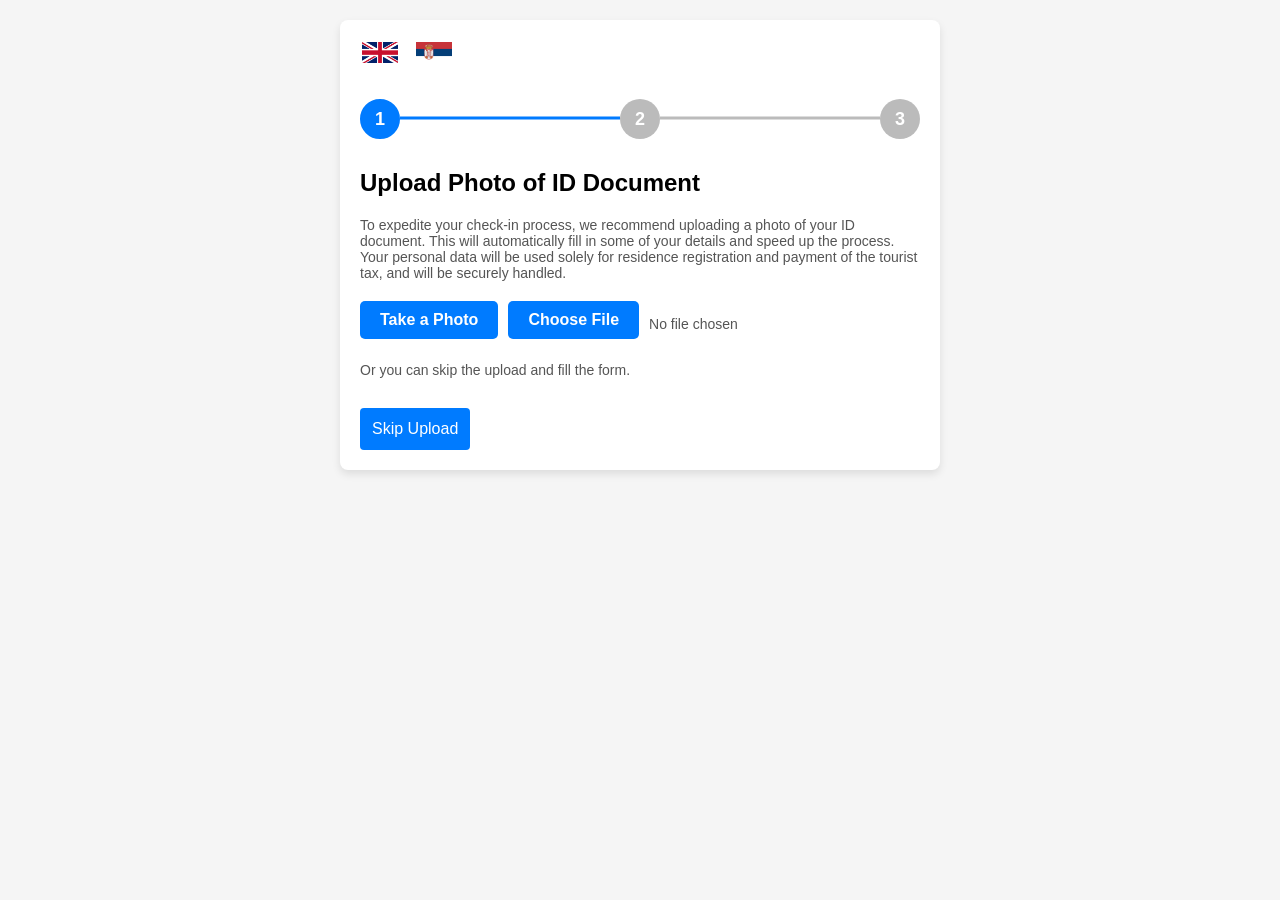
==== docs/index.html @ d04b9ae4 "take photo btn update" ====
<!DOCTYPE html>
<html lang="en">
<head>
    <meta charset="UTF-8">
    <meta name="viewport" content="width=device-width, initial-scale=1.0">
    <title>Guest Check-In Form</title>
    <link rel="stylesheet" href="styles.css">
</head>
<body>

<div class="container">
    <!-- Language Selector with Flags -->
    <div class="language-picker">
        <img src="assets/images/english-flag.png" alt="English" class="flag-icon" id="english-flag" data-lang="en">
        <img src="assets/images/serbian-flag.png" alt="Serbian" class="flag-icon" id="serbian-flag" data-lang="sr">
    </div>

    <!-- Progress Steps -->
    <div class="progress-container">
        <div class="circle active">1</div>
        <div class="line"></div>
        <div class="circle">2</div>
        <div class="line"></div>
        <div class="circle">3</div>
    </div>

    <form id="checkinForm">
        
        <!-- Step 1: Upload photo or go with form -->
        <div class="form-step active" id="step-1">
            <h2>Upload Photo of ID Document</h2>
    
            <!-- Brief explanation -->
            <p>To expedite your check-in process, we recommend uploading a photo of your ID document. This will automatically fill in some of your details and speed up the process. Your personal data will be used solely for residence registration and payment of the tourist tax, and will be securely handled.</p>
    
            <!-- Custom styled file input -->
            <div class="file-upload-wrapper">
                
                <input type="file" id="camera-input" accept="image/*" capture="camera" hidden>
                <label for="camera-input" class="file-upload-btn">Take a Photo</label>

                <input type="file" id="id-photo" name="id-photo" accept="image/*" class="file-input" hidden>
                <label for="id-photo" class="file-upload-btn">Choose File</label>
                <span id="file-name" class="file-name">No file chosen</span>
            </div>

            <p>Or you can skip the upload and fill the form.</p>

            <!-- Skip and next buttons -->
            <button type="button" id="skip-upload" class="next-btn">Skip Upload</button>
            <button type="button" id="next-with-upload" class="next-btn" style="display:none;">Next</button>
        </div>

        <!-- Step 2: Citizenship Question -->
        <div class="form-step active" id="step-2">
            <h2>Personal Information</h2>

            <!-- Citizenship question with single toggle button -->
            <label id="citizenship-question" data-lang="citizenship">Are you a citizen of Serbia? *</label>
            <div class="toggle-container" id="citizenship-toggle">
                <span id="yes-span" style="display: none;" class="toggle-label left">Yes</span>
                <span id="no-span" style="display: none;" class="toggle-label right">No</span>
                <div class="toggle-knob"></div>
            </div>

            <!-- Hidden input to hold the citizenship status -->
            <input type="hidden" id="citizenship-status" name="citizenship" value="foreign">

            <label for="firstname" data-lang="firstname">First Name *</label>
            <input type="text" id="firstname" name="firstname" placeholder="First Name" required>

            <label for="lastname" data-lang="lastname">Last Name *</label>
            <input type="text" id="lastname" name="lastname" placeholder="Last Name" required>

            <label for="dob" data-lang="dob">Date of Birth *</label>
            <input type="date" id="dob" name="dob" required>

            <label for="birth-country" data-lang="birthcountry">Country of Birth *</label>
            <input type="text" id="birth-country" name="birth-country" placeholder="Country" required>   

            <label for="birth-place" data-lang="birthplace">Place of Birth *</label>
            <input type="text" id="birth-place" name="birth-place" placeholder="City" required>  
            
            <!-- Additional questions for foreign citizens -->
            <div id="foreign-fields" style="display: block;">
                <label for="citizenshipLabel" data-lang="citizenship">Citizenship *</label>
                <input type="text" id="citizenship" name="citizenship" placeholder="Citizenship" required>
            </div>

            <!-- Additional questions for domestic citizens -->
            <div id="domestic-fields" style="display: none;">
                <label for="jmbg">JMBG *</label>
                <input type="text" id="jmbg" name="jmbg" placeholder="JMBG" required>

                <label for="residence-country" data-lang="residenceCountry">Country of Residence *</label>
                <input type="text" id="residence-country" name="residence-country" placeholder="Country" required>

                <label for="municipality" data-lang="municipality">Municipality *</label>
                <input type="text" id="municipality" name="municipality" placeholder="Municipality" required>

                <label for="residence-place" data-lang="residencePlace">Place of Residence *</label>
                <input type="text" id="residence-place" name="residence-place" placeholder="Place of Residence" required>
            </div>
            
            <button type="button" class="prev-btn">Previous</button>
            <button type="button" class="next-btn">Next</button>
        </div>

        <!-- Step 3 -->
        <div class="form-step" id="step-3" style="display: none;">
            <h2>Identification document</h2>

            <label for="document-type" data-lang="document-type">Document type *</label>
            <select id="document-type" name="document-type" required>
                <option value="Passport">Passport</option>
                <option value="personalid">Personal identification card</option>
                <option value="Other">Other</option>
            </select>

            <label for="document-number" data-lang="passport">Document Number *</label>
            <input type="text" id="document-number" name="document-number" placeholder="Document Number" required>

            <label for="issue-date" data-lang="issue-date">Issue Date *</label>
            <input type="date" id="issue-date" name="issue-date" required>

            <label for="expiry-date" data-lang="expiry-date">Expiry Date *</label>
            <input type="date" id="expiry-date" name="expiry-date" required>
            
            <button type="button" class="prev-btn">Previous</button>
            <button type="submit" data-lang="submit">Submit</button>
        </div>
    </form>
</div>

<script src="script.js"></script>
</body>
</html>
---- docs/styles.css ----
/* Reset some default styles */
* {
    margin: 0;
    padding: 0;
    box-sizing: border-box;
}

body {
    font-family: Arial, sans-serif;
    background-color: #f5f5f5;
    padding: 20px;
}

.container {
    max-width: 600px;
    margin: 0 auto;
    padding: 20px;
    background-color: #fff;
    box-shadow: 0 4px 8px rgba(0, 0, 0, 0.1);
    border-radius: 8px;
}

/* Styles for Flag Icons */
.flag-icon {
    width: 40px;
    height: 25px;
    margin-right: 10px;
    cursor: pointer;
    border: 2px solid transparent;
    transition: border-color 0.3s ease;
}

    .flag-icon.active {
        border: 2px solid blue;
    }

    .flag-icon:hover {
        opacity: 0.8;
    }

/* Toggle container */
.toggle-container {
    position: relative;
    width: 60px;
    height: 30px; /* Increased height slightly */
    background-color: #ccc;
    border-radius: 15px;
    margin-bottom: 20px;
    cursor: pointer;
    display: flex;
    justify-content: space-between;
    padding: 2px;
    align-items: center; /* Centering toggle knob */
    transition: background-color 0.3s ease;
}

    .toggle-container .toggle-label {
        position: absolute;
        font-size: 14px;
        font-weight: bold;
        color: #fff;
        z-index: 1;
        line-height: 30px; /* Ensures text is centered */
    }

        .toggle-container .toggle-label.left {
            left: 10px;
        }

        .toggle-container .toggle-label.right {
            right: 10px;
        }

/* Toggle knob */
.toggle-knob {
    position: absolute;
    top: 3px;
    left: 2px;
    width: 24px;
    height: 24px;
    background-color: white;
    border-radius: 50%;
    transition: all 0.3s ease;
}

.toggle-container.active {
    background-color: #007bff;
}
/* Explanation text */
p {
    font-size: 14px;
    color: #555;
    margin-bottom: 20px;
}
/* File input styling */
input[type="file"] {
    /*display: block;*/
    margin-bottom: 10px;
}
.toggle-container.active .toggle-knob {
    transform: translateX(33px); /* Moves knob to the right */
}
/* File upload wrapper to style the file input */
.file-upload-wrapper {
    display: flex;
    align-items: center;
    /*justify-content: center;*/
    margin-bottom: 15px;
}

/* Hide the native file input */
.file-input {
    display: none;
}

/* Style the label as a button */
.file-upload-btn {
    background-color: #007bff;
    color: white;
    padding: 10px 20px;
    border-radius: 5px;
    cursor: pointer;
    font-size: 16px;
    border: none;
    margin-right: 10px;
}

.file-upload-btn:hover {
    background-color: #0056b3;
}

/* File name display next to the custom button */
.file-name {
    font-size: 14px;
    color: #555;
}
/* Styling for select fields to make them consistent */
select {
    width: 100%;
    padding: 12px;
    margin-bottom: 20px;
    border: 1px solid #ccc;
    border-radius: 4px;
    font-size: 16px;
    appearance: none; /* Remove default styling */
    -webkit-appearance: none;
    -moz-appearance: none;
    background-image: url('data:image/svg+xml;charset=US-ASCII,<svg xmlns="http://www.w3.org/2000/svg" width="10" height="10" viewBox="0 0 20 20"><polygon fill="%23000" points="0,0 10,10 20,0"/></svg>');
    background-repeat: no-repeat;
    background-position: right 10px center;
    background-size: 10px;
}

    select:focus {
        border-color: #007bff;
        outline: none;
    }

/* Other form fields */
h2 {
    margin-bottom: 20px;
    font-size: 24px;
}

form {
    display: flex;
    flex-direction: column;
}

label {
    margin-bottom: 8px;
    font-weight: bold;
    color: #333;
}

input[type="text"],
input[type="email"],
input[type="date"],
select {
    padding: 12px;
    margin-bottom: 20px;
    border: 1px solid #ccc;
    border-radius: 4px;
    font-size: 16px;
    width: 100%;
    transition: border-color 0.3s ease;
}

button {
    padding: 12px;
    background-color: #007bff;
    color: white;
    border: none;
    border-radius: 4px;
    cursor: pointer;
    font-size: 16px;
    margin-top: 10px;
}

    button:hover {
        background-color: #0056b3;
    }

/* Progress Steps */
.progress-container {
    display: flex;
    justify-content: space-between;
    align-items: center;
    margin: 30px 0;
}

.circle {
    width: 40px;
    height: 40px;
    background-color: #bbb;
    border-radius: 50%;
    display: flex;
    justify-content: center;
    align-items: center;
    font-weight: bold;
    color: white;
    font-size: 18px;
    position: relative;
    transition: background-color 0.3s ease, border-color 0.3s ease;
}

    .circle.active {
        background-color: #007bff;
        border: 2px solid #007bff;
    }

.line {
    height: 3px;
    flex: 1;
    background-color: #bbb;
    position: relative;
    top: 50%;
    transform: translateY(-50%);
    transition: background-color 0.3s ease;
}

.circle.active + .line {
    background-color: #007bff;
}
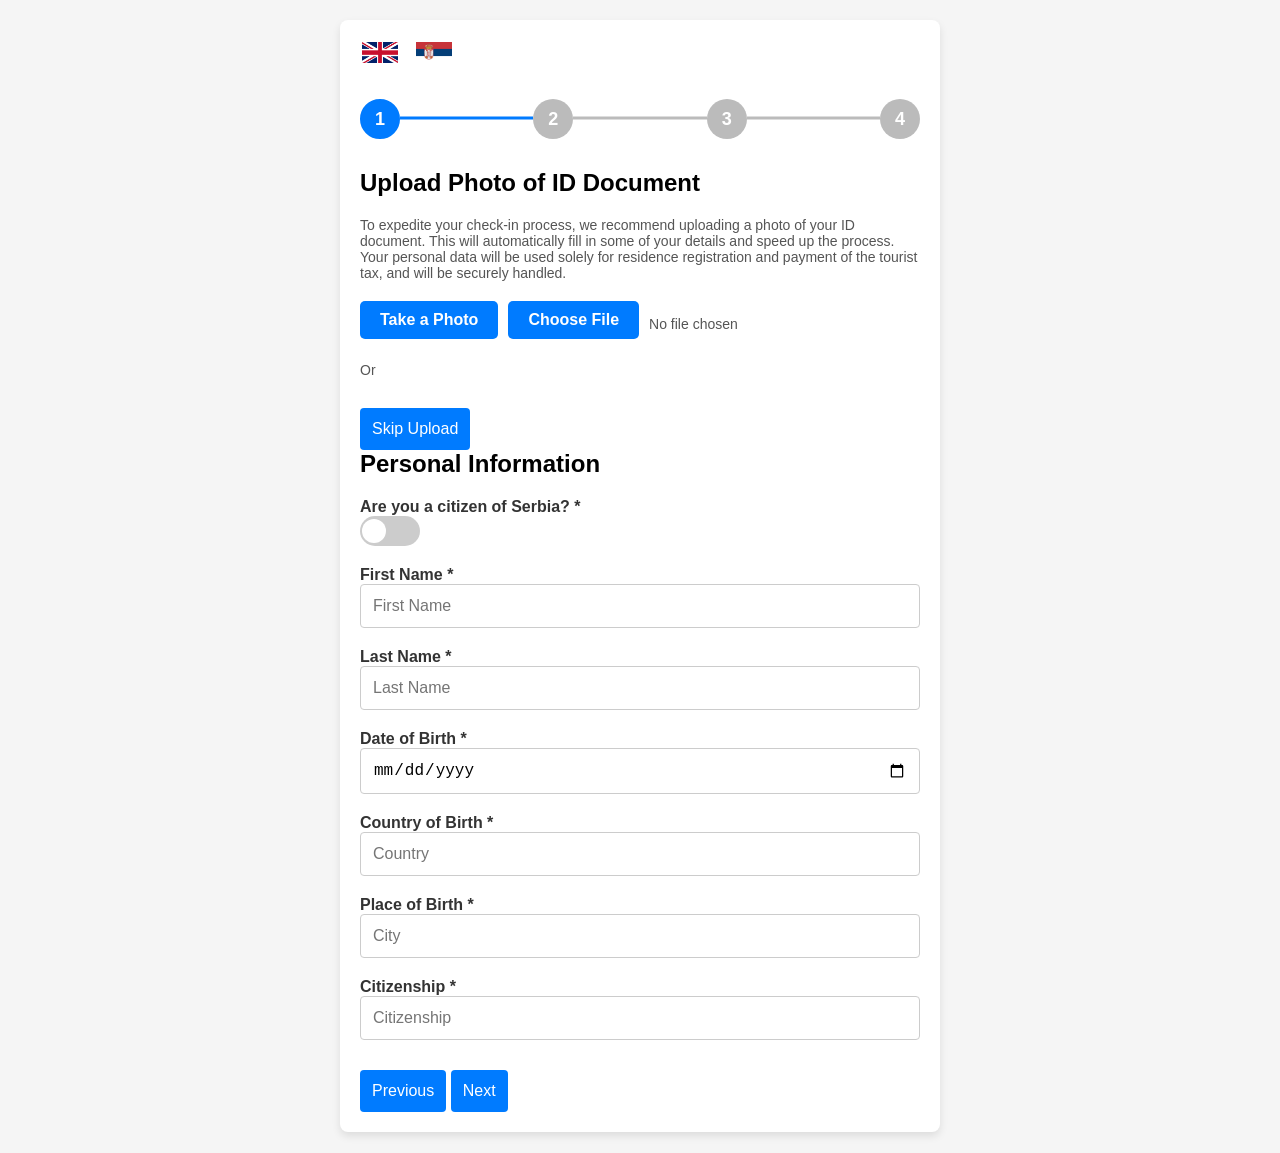
==== commit 8aa6b5f1: "step 4 added" ====
--- a/docs/index.html
+++ b/docs/index.html
@@ -22,6 +22,8 @@
         <div class="circle">2</div>
         <div class="line"></div>
         <div class="circle">3</div>
+        <div class="line"></div>
+        <div class="circle">4</div>
     </div>
 
     <form id="checkinForm">
@@ -44,7 +46,7 @@
                 <span id="file-name" class="file-name">No file chosen</span>
             </div>
 
-            <p>Or you can skip the upload and fill the form.</p>
+            <p>Or</p>
 
             <!-- Skip and next buttons -->
             <button type="button" id="skip-upload" class="next-btn">Skip Upload</button>
@@ -126,8 +128,17 @@
             <label for="expiry-date" data-lang="expiry-date">Expiry Date *</label>
             <input type="date" id="expiry-date" name="expiry-date" required>
             
-            <button type="button" class="prev-btn">Previous</button>
-            <button type="submit" data-lang="submit">Submit</button>
+           <button type="button" class="prev-btn">Previous</button>
+            <button type="button" class="next-btn">Next</button>
+        </div>
+
+        <!-- Step to Add More Guests -->
+        <div class="form-step" id="step-4" style="display: none;">
+            <h2>Add More Guests</h2>
+            <div id="guests-container"></div>
+
+            <button type="button" id="add-guest-btn">Add Another Guest</button>
+            <button type="submit">Submit</button>
         </div>
     </form>
 </div>
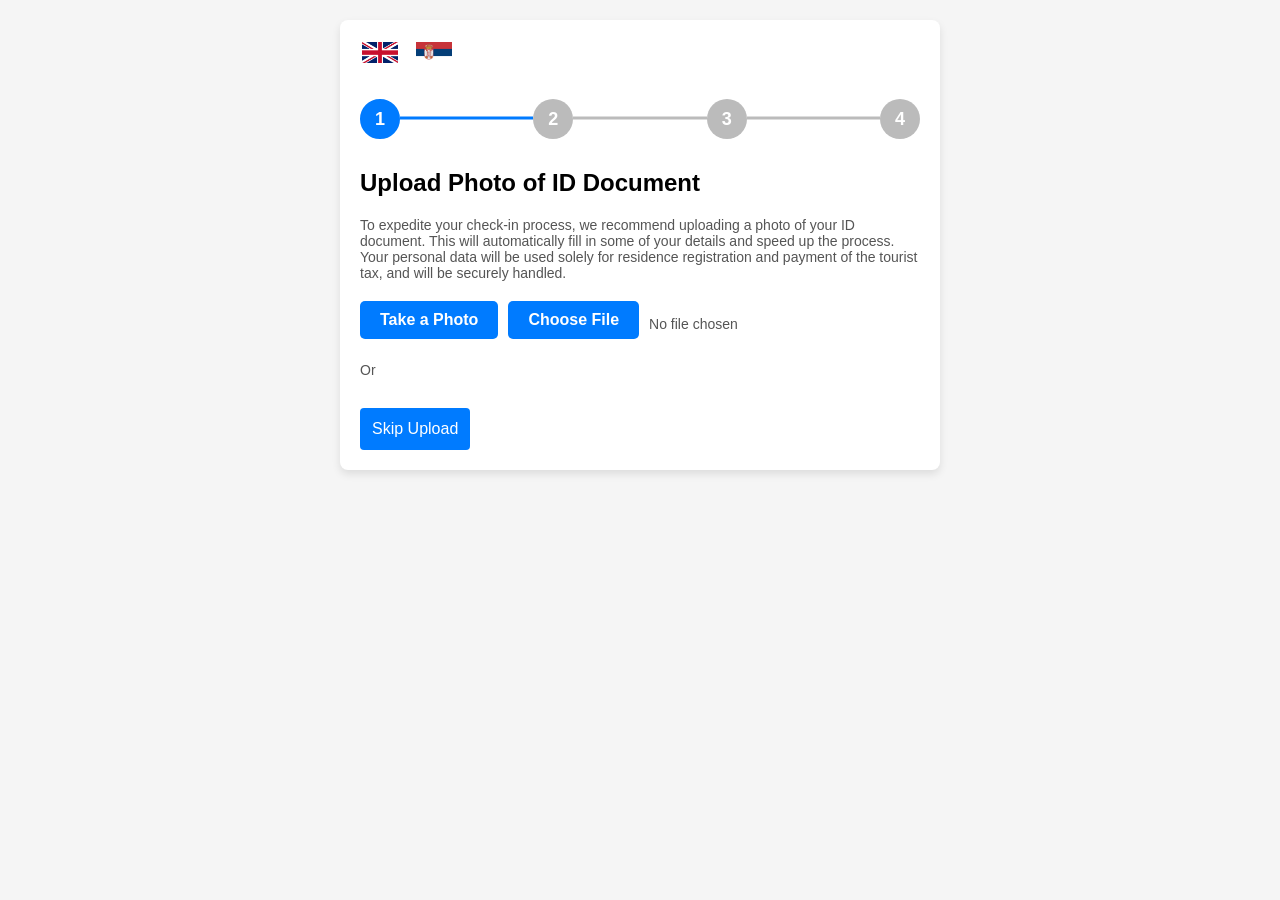
==== commit bf58b513: "step2" ====
--- a/docs/index.html
+++ b/docs/index.html
@@ -54,7 +54,7 @@
         </div>
 
         <!-- Step 2: Citizenship Question -->
-        <div class="form-step active" id="step-2">
+        <div class="form-step" id="step-2" style="display: none;">
             <h2>Personal Information</h2>
 
             <!-- Citizenship question with single toggle button -->
